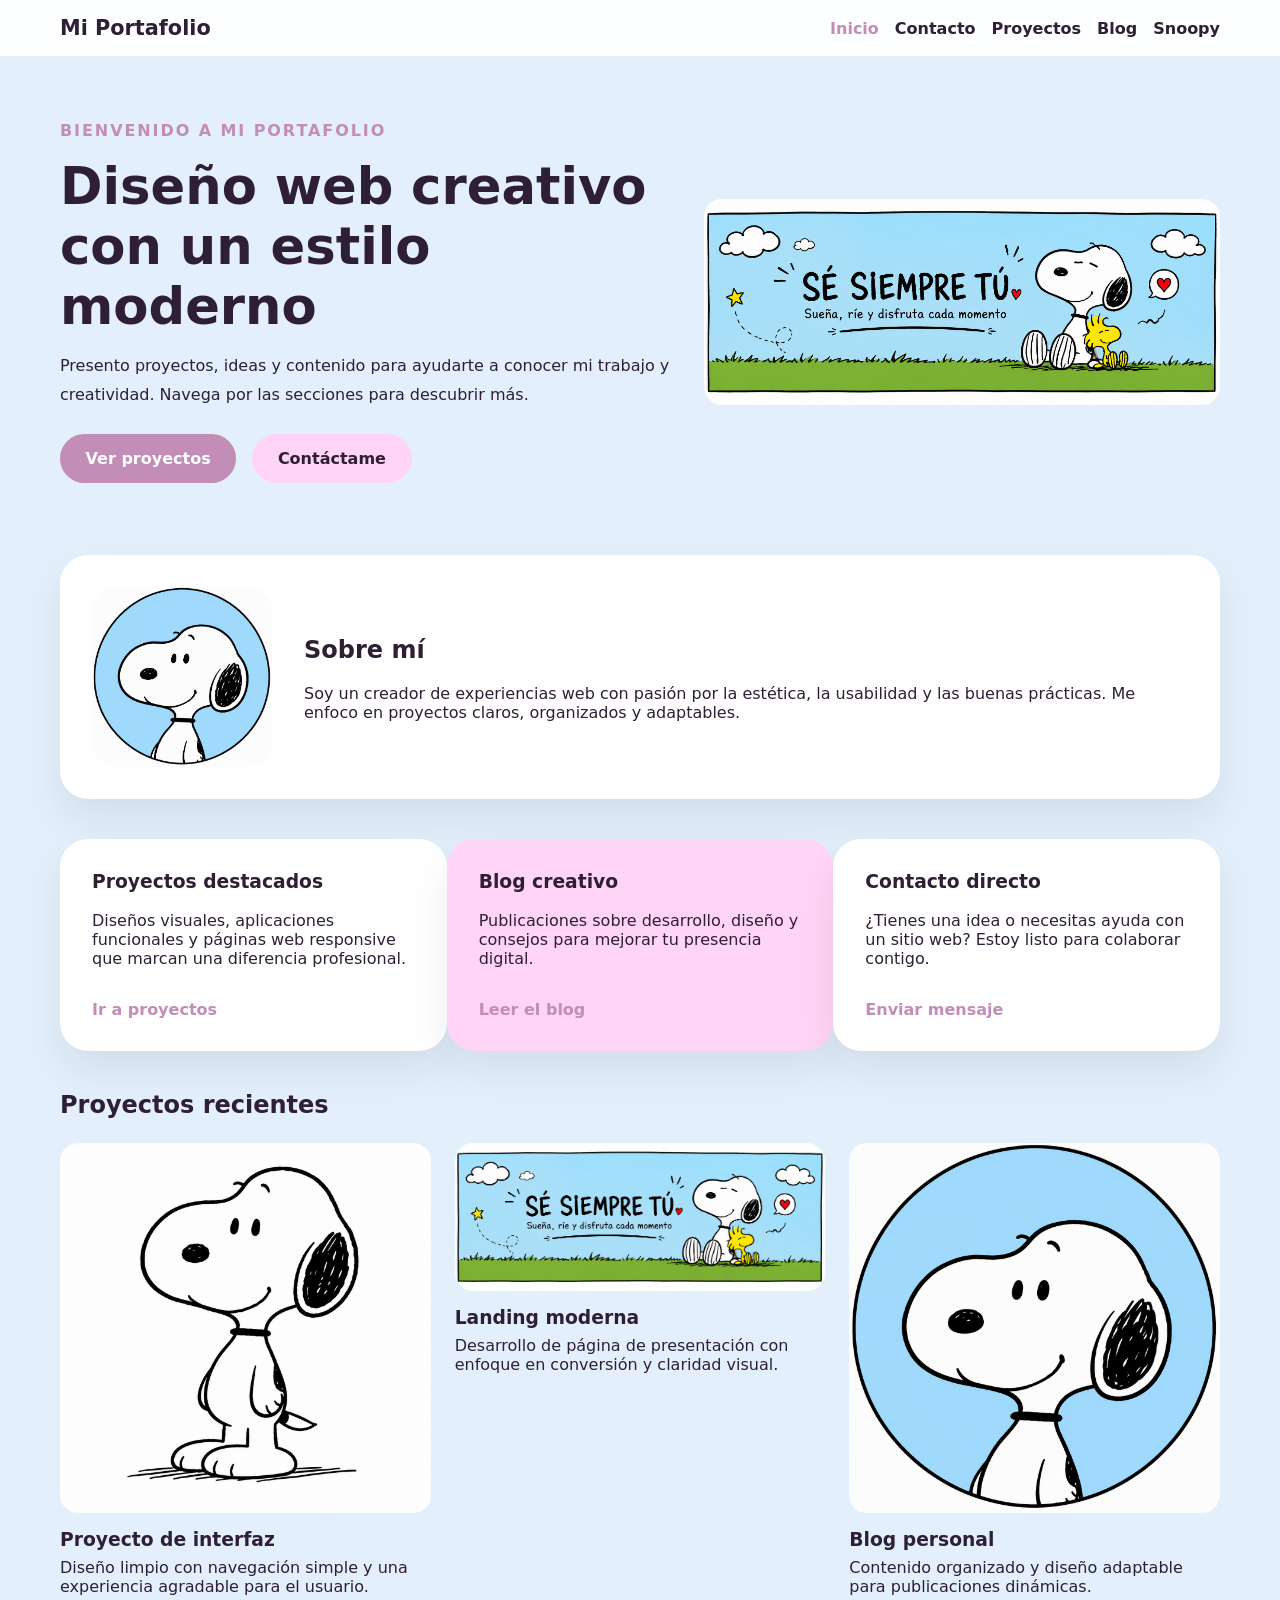
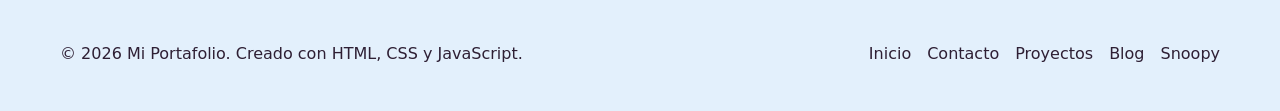
==== index.html @ 10ac5407 "inicial commit" ====
<!DOCTYPE html>
<html lang="es">
<head>
  <meta charset="UTF-8" />
  <meta name="viewport" content="width=device-width, initial-scale=1.0" />
  <title>Portafolio - Inicio</title>
  <link rel="stylesheet" href="assets/css/style.css" />
</head>
<body>
  <header class="site-header">
    <div class="container header-content">
      <a href="index.html" class="brand">Mi Portafolio</a>
      <nav class="main-nav">
        <ul>
          <li><a href="index.html">Inicio</a></li>
          <li><a href="contact.html">Contacto</a></li>
          <li><a href="proyect.html">Proyectos</a></li>
          <li><a href="blog.html">Blog</a></li>
          <li><a href="snoopy.html">Snoopy</a></li>
        </ul>
      </nav>
    </div>
  </header>

  <main>
    <section class="hero-section">
      <div class="container hero-grid">
        <div>
          <span class="eyebrow">Bienvenido a mi portafolio</span>
          <h1>Diseño web creativo con un estilo moderno</h1>
          <p>Presento proyectos, ideas y contenido para ayudarte a conocer mi trabajo y creatividad. Navega por las secciones para descubrir más.</p>
          <div class="hero-buttons">
            <a href="proyect.html" class="btn btn-primary">Ver proyectos</a>
            <a href="contact.html" class="btn btn-secondary">Contáctame</a>
          </div>
        </div>
        <div class="hero-image">
          <img src="assets/img/banner.png" alt="Banner de portafolio" />
        </div>
      </div>
    </section>

    <section class="intro-section container">
      <article class="intro-card">
        <img src="assets/img/profile.png" alt="Foto de perfil" />
        <div>
          <h2>Sobre mí</h2>
          <p>Soy un creador de experiencias web con pasión por la estética, la usabilidad y las buenas prácticas. Me enfoco en proyectos claros, organizados y adaptables.</p>
        </div>
      </article>
    </section>

    <section class="cards-section container">
      <div class="card">
        <h3>Proyectos destacados</h3>
        <p>Diseños visuales, aplicaciones funcionales y páginas web responsive que marcan una diferencia profesional.</p>
        <a href="proyect.html" class="link-inline">Ir a proyectos</a>
      </div>
      <div class="card card-secondary">
        <h3>Blog creativo</h3>
        <p>Publicaciones sobre desarrollo, diseño y consejos para mejorar tu presencia digital.</p>
        <a href="blog.html" class="link-inline">Leer el blog</a>
      </div>
      <div class="card">
        <h3>Contacto directo</h3>
        <p>¿Tienes una idea o necesitas ayuda con un sitio web? Estoy listo para colaborar contigo.</p>
        <a href="contact.html" class="link-inline">Enviar mensaje</a>
      </div>
    </section>

    <section class="featured-projects container">
      <h2>Proyectos recientes</h2>
      <div class="project-grid">
        <article class="project-card">
          <img src="assets/img/imagen.png" alt="Proyecto creativo" />
          <h3>Proyecto de interfaz</h3>
          <p>Diseño limpio con navegación simple y una experiencia agradable para el usuario.</p>
        </article>
        <article class="project-card">
          <img src="assets/img/banner.png" alt="Proyecto presentación" />
          <h3>Landing moderna</h3>
          <p>Desarrollo de página de presentación con enfoque en conversión y claridad visual.</p>
        </article>
        <article class="project-card">
          <img src="assets/img/profile.png" alt="Proyecto personal" />
          <h3>Blog personal</h3>
          <p>Contenido organizado y diseño adaptable para publicaciones dinámicas.</p>
        </article>
      </div>
    </section>
  </main>

  <footer class="site-footer">
    <div class="container footer-grid">
      <p>© 2026 Mi Portafolio. Creado con HTML, CSS y JavaScript.</p>
      <nav class="footer-nav">
        <a href="index.html">Inicio</a>
        <a href="contact.html">Contacto</a>
        <a href="proyect.html">Proyectos</a>
        <a href="blog.html">Blog</a>
        <a href="snoopy.html">Snoopy</a>
      </nav>
    </div>
  </footer>

  <script src="assets/js/main.js"></script>
</body>
</html>
---- assets/css/style.css ----
:root {
  --color-principal: #E3F0FC;
  --color-secundario: #FFD4F6;
  --color-terciario: #C28DB6;
  --color-cuarto: #EDBBCC;
  --color-quinto: #D4D4FF;
  --text-dark: #2e1f34;
  --text-light: #4d3a4e;
  --bg: #ffffff;
  --shadow: 0 20px 40px rgba(0, 0, 0, 0.08);
}

* {
  box-sizing: border-box;
}

html {
  scroll-behavior: smooth;
}

body {
  margin: 0;
  font-family: Inter, system-ui, sans-serif;
  background: var(--color-principal);
  color: var(--text-dark);
}

img {
  width: 100%;
  display: block;
  border-radius: 18px;
}

.container {
  width: min(1160px, calc(100% - 2rem));
  margin: 0 auto;
}

.site-header {
  background: rgba(255, 255, 255, 0.9);
  position: sticky;
  top: 0;
  z-index: 20;
  backdrop-filter: blur(12px);
  border-bottom: 1px solid rgba(198, 196, 206, 0.3);
}

.header-content,
.footer-grid,
.hero-grid,
.contact-grid,
.project-list,
.snoopy-frame {
  display: grid;
  gap: 1.5rem;
}

.header-content {
  grid-template-columns: auto 1fr;
  align-items: center;
  padding: 1rem 0;
}

.brand {
  font-size: 1.3rem;
  font-weight: 700;
  color: var(--text-dark);
  text-decoration: none;
}

.main-nav ul {
  display: flex;
  flex-wrap: wrap;
  gap: 1rem;
  list-style: none;
  margin: 0;
  padding: 0;
  justify-content: flex-end;
}

.main-nav a {
  text-decoration: none;
  color: var(--text-dark);
  font-weight: 600;
}

.main-nav a.active-link {
  color: var(--color-terciario);
}

.main-nav a:hover,
.footer-nav a:hover,
.link-inline:hover {
  color: var(--color-terciario);
}

.hero-section {
  padding: 4rem 0 2rem;
}

.hero-grid {
  align-items: center;
  grid-template-columns: 1.2fr 1fr;
}

.eyebrow {
  display: inline-block;
  color: var(--color-terciario);
  font-weight: 700;
  text-transform: uppercase;
  letter-spacing: 0.12em;
  margin-bottom: 1rem;
}

.hero-section h1 {
  margin: 0 0 1rem;
  font-size: clamp(2.5rem, 4vw, 4rem);
}

.hero-section p {
  line-height: 1.8;
  margin-bottom: 1.5rem;
  max-width: 42rem;
}

.hero-buttons {
  display: flex;
  flex-wrap: wrap;
  gap: 1rem;
}

.btn {
  padding: 0.95rem 1.6rem;
  border: none;
  border-radius: 999px;
  font-weight: 700;
  cursor: pointer;
  text-decoration: none;
  display: inline-flex;
  align-items: center;
  justify-content: center;
}

.btn-primary {
  background: var(--color-terciario);
  color: #fff;
}

.btn-secondary {
  background: var(--color-secundario);
  color: var(--text-dark);
}

.page-content {
  padding: 3rem 0;
}

.page-header h1 {
  margin: 0 0 0.75rem;
  font-size: clamp(2rem, 3vw, 3rem);
}

.page-header p {
  margin: 0;
  max-width: 54rem;
  line-height: 1.75;
}

.intro-section,
.cards-section,
.featured-projects,
.project-list,
.blog-cards,
.snoopy-content {
  margin-top: 2.5rem;
}

.intro-card,
.card,
.contact-card,
.contact-aside,
.project-detail,
.blog-card,
.snoopy-card {
  background: #fff;
  border-radius: 28px;
  box-shadow: var(--shadow);
  padding: 2rem;
}

.intro-card {
  display: grid;
  grid-template-columns: 180px 1fr;
  gap: 2rem;
  align-items: center;
}

.intro-card img {
  border-radius: 24px;
  max-height: 220px;
  object-fit: cover;
}

.cards-section {
  grid-template-columns: repeat(3, 1fr);
}

.cards-section {
  display: grid;
}

.card-secondary {
  background: var(--color-secundario);
}

.card h3 {
  margin-top: 0;
}

.link-inline {
  display: inline-block;
  margin-top: 1rem;
  color: var(--color-terciario);
  text-decoration: none;
  font-weight: 700;
}

.featured-projects h2 {
  margin-bottom: 1.5rem;
}

.project-grid {
  display: grid;
  gap: 1.5rem;
  grid-template-columns: repeat(3, minmax(0, 1fr));
}

.project-card {
  overflow: hidden;
}

.project-card h3 {
  margin: 1rem 0 0.5rem;
}

.project-card p {
  margin: 0;
}

.contact-grid {
  grid-template-columns: 2fr 1fr;
}

.contact-card form {
  display: grid;
  gap: 1rem;
}

.contact-card label {
  font-weight: 700;
}

.contact-card input,
.contact-card textarea {
  width: 100%;
  border: 1px solid #d6c8dc;
  border-radius: 16px;
  padding: 0.95rem 1rem;
  font: inherit;
}

.contact-card textarea {
  resize: vertical;
}

.form-response {
  margin: 0;
  color: var(--text-dark);
  min-height: 1.5rem;
}

.contact-aside {
  display: flex;
  flex-direction: column;
  gap: 1.5rem;
}

.contact-aside img {
  max-height: 420px;
  object-fit: cover;
}

.info-block h2 {
  margin-top: 0;
}

.project-list {
  display: grid;
  gap: 2rem;
}

.project-detail {
  display: grid;
  grid-template-columns: 1fr 1.2fr;
  align-items: center;
  gap: 1.5rem;
}

.project-detail.reverse {
  grid-template-columns: 1.2fr 1fr;
}

.project-detail h2 {
  margin-top: 0;
}

.blog-cards {
  display: grid;
  gap: 1.5rem;
}

.blog-card {
  display: grid;
  grid-template-columns: 1fr 240px;
  gap: 1.5rem;
  align-items: center;
}

.blog-tag {
  display: inline-block;
  padding: 0.45rem 0.9rem;
  border-radius: 999px;
  background: var(--color-quinto);
  color: var(--text-dark);
  font-size: 0.82rem;
  font-weight: 700;
  text-transform: uppercase;
}

.snoopy-content {
  display: grid;
  gap: 2rem;
}

.snoopy-card {
  display: grid;
  grid-template-columns: 1fr 1fr;
  gap: 1.5rem;
  align-items: center;
}

.snoopy-frame {
  grid-template-columns: repeat(2, 1fr);
}

.snoopy-frame img {
  height: 100%;
  max-height: 420px;
  object-fit: cover;
}

.site-footer {
  padding: 2rem 0;
}

.footer-grid {
  grid-template-columns: 1fr auto;
  align-items: center;
}

.footer-nav {
  display: flex;
  flex-wrap: wrap;
  gap: 1rem;
}

.footer-nav a {
  color: var(--text-dark);
  text-decoration: none;
}

@media (max-width: 900px) {
  .hero-grid,
  .project-detail,
  .project-detail.reverse,
  .blog-card,
  .snoopy-card,
  .footer-grid,
  .header-content,
  .contact-grid {
    grid-template-columns: 1fr;
  }

  .main-nav ul {
    justify-content: center;
  }

  .header-content {
    text-align: center;
  }
}

@media (max-width: 640px) {
  .send-button,
  .hero-buttons {
    flex-direction: column;
  }

  .cards-section,
  .project-grid,
  .blog-cards,
  .snoopy-frame {
    grid-template-columns: 1fr;
  }

  .contact-card,
  .contact-aside,
  .intro-card {
    padding: 1.4rem;
  }
}
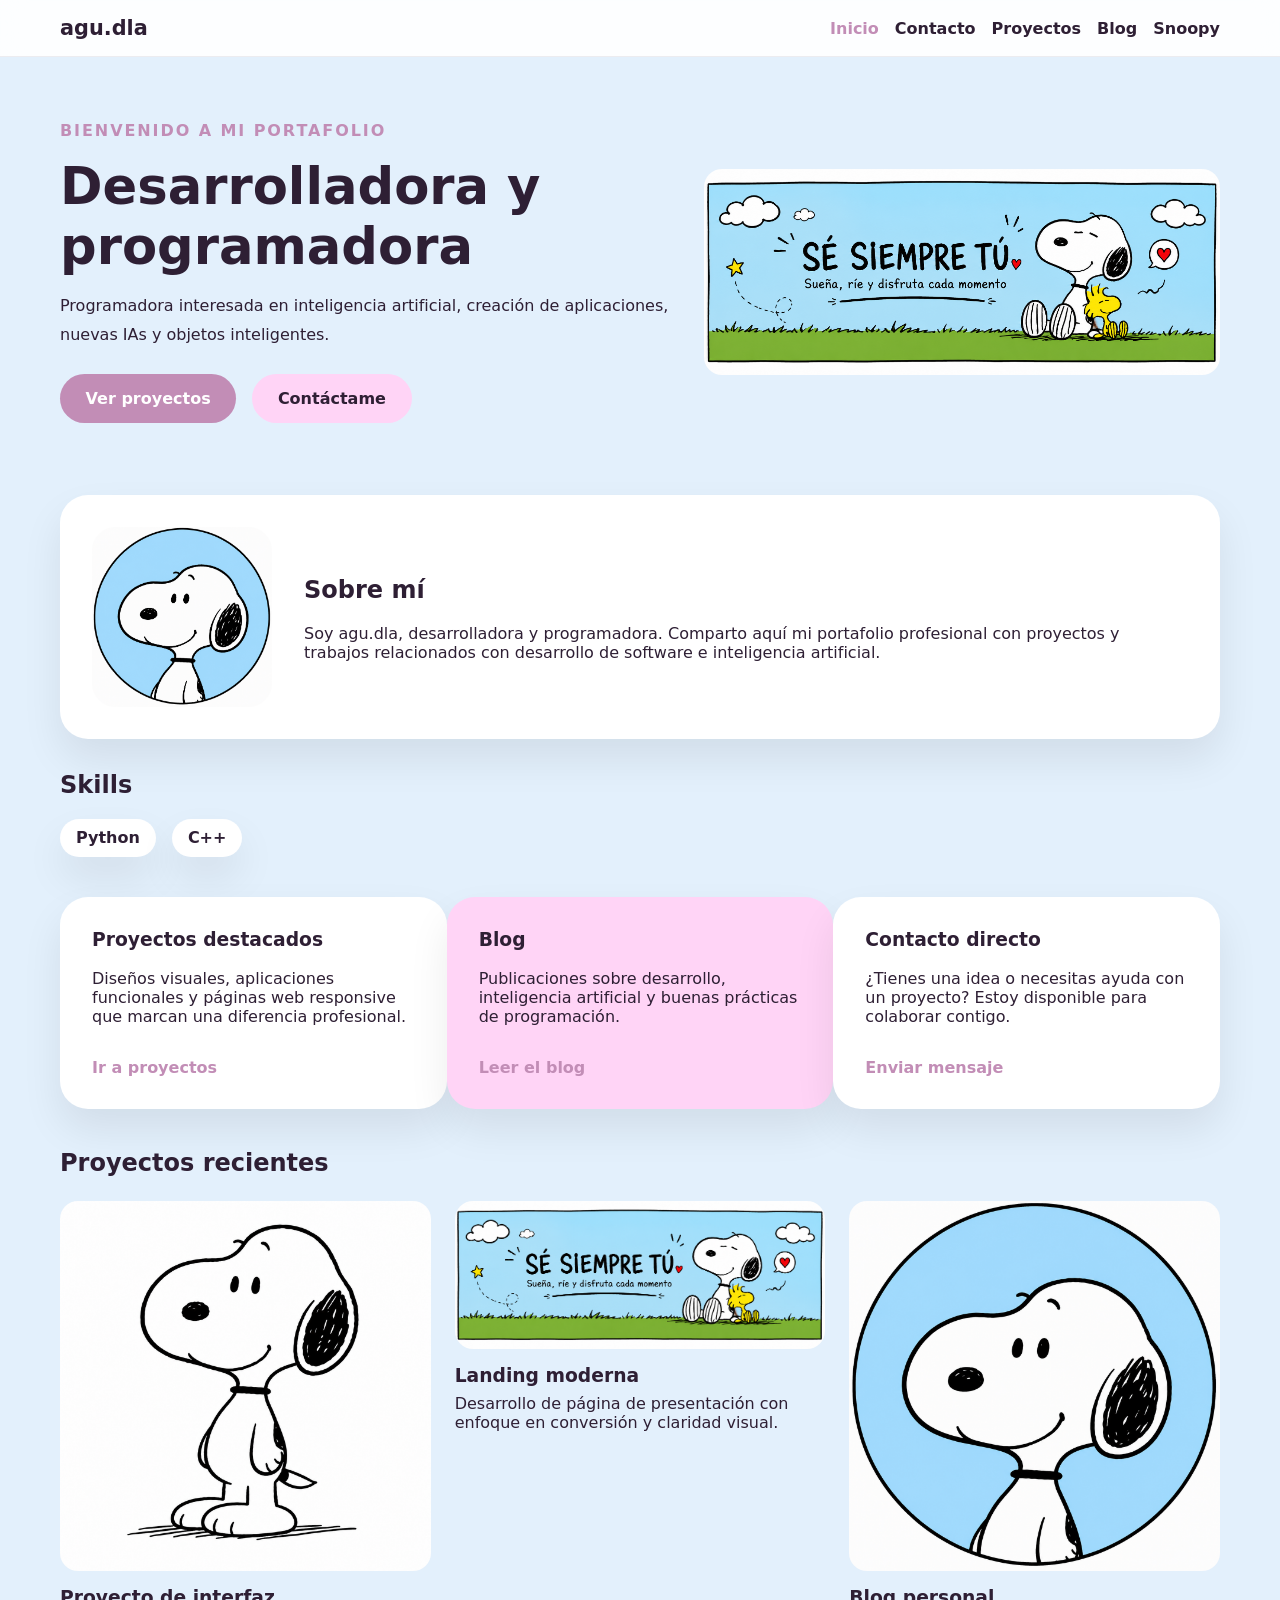
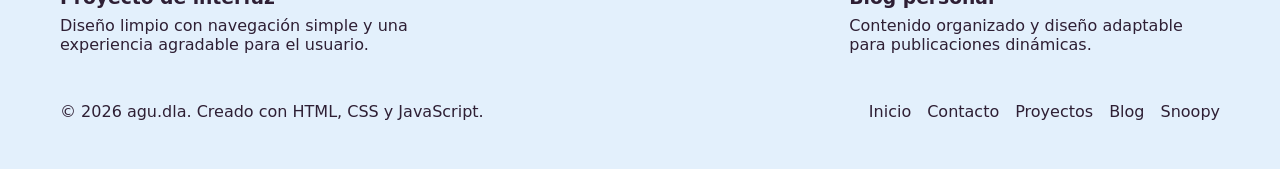
==== commit 02731cbc: "update2" ====
--- a/index.html
+++ b/index.html
@@ -9,7 +9,7 @@
 <body>
   <header class="site-header">
     <div class="container header-content">
-      <a href="index.html" class="brand">Mi Portafolio</a>
+      <a href="index.html" class="brand">agu.dla</a>
       <nav class="main-nav">
         <ul>
           <li><a href="index.html">Inicio</a></li>
@@ -27,8 +27,8 @@
       <div class="container hero-grid">
         <div>
           <span class="eyebrow">Bienvenido a mi portafolio</span>
-          <h1>Diseño web creativo con un estilo moderno</h1>
-          <p>Presento proyectos, ideas y contenido para ayudarte a conocer mi trabajo y creatividad. Navega por las secciones para descubrir más.</p>
+          <h1>Desarrolladora y programadora</h1>
+          <p>Programadora interesada en inteligencia artificial, creación de aplicaciones, nuevas IAs y objetos inteligentes.</p>
           <div class="hero-buttons">
             <a href="proyect.html" class="btn btn-primary">Ver proyectos</a>
             <a href="contact.html" class="btn btn-secondary">Contáctame</a>
@@ -45,9 +45,18 @@
         <img src="assets/img/profile.png" alt="Foto de perfil" />
         <div>
           <h2>Sobre mí</h2>
-          <p>Soy un creador de experiencias web con pasión por la estética, la usabilidad y las buenas prácticas. Me enfoco en proyectos claros, organizados y adaptables.</p>
+          <p>Soy agu.dla, desarrolladora y programadora. Comparto aquí mi portafolio profesional con proyectos y trabajos relacionados con desarrollo de software e inteligencia artificial.</p>
         </div>
       </article>
+
+    </section>
+
+    <section class="skills-section container">
+      <h2>Skills</h2>
+      <ul class="skills-list">
+        <li>Python</li>
+        <li>C++</li>
+      </ul>
     </section>
 
     <section class="cards-section container">
@@ -57,13 +66,13 @@
         <a href="proyect.html" class="link-inline">Ir a proyectos</a>
       </div>
       <div class="card card-secondary">
-        <h3>Blog creativo</h3>
-        <p>Publicaciones sobre desarrollo, diseño y consejos para mejorar tu presencia digital.</p>
+        <h3>Blog</h3>
+        <p>Publicaciones sobre desarrollo, inteligencia artificial y buenas prácticas de programación.</p>
         <a href="blog.html" class="link-inline">Leer el blog</a>
       </div>
       <div class="card">
         <h3>Contacto directo</h3>
-        <p>¿Tienes una idea o necesitas ayuda con un sitio web? Estoy listo para colaborar contigo.</p>
+        <p>¿Tienes una idea o necesitas ayuda con un proyecto? Estoy disponible para colaborar contigo.</p>
         <a href="contact.html" class="link-inline">Enviar mensaje</a>
       </div>
     </section>
@@ -92,7 +101,7 @@
 
   <footer class="site-footer">
     <div class="container footer-grid">
-      <p>© 2026 Mi Portafolio. Creado con HTML, CSS y JavaScript.</p>
+      <p>© 2026 agu.dla. Creado con HTML, CSS y JavaScript.</p>
       <nav class="footer-nav">
         <a href="index.html">Inicio</a>
         <a href="contact.html">Contacto</a>
--- a/assets/css/style.css
+++ b/assets/css/style.css
@@ -173,6 +173,26 @@
 .blog-cards,
 .snoopy-content {
   margin-top: 2.5rem;
+}
+
+.skills-section {
+  margin-top: 2rem;
+}
+
+.skills-list {
+  list-style: none;
+  padding: 0;
+  display: flex;
+  gap: 1rem;
+  flex-wrap: wrap;
+}
+
+.skills-list li {
+  background: #fff;
+  padding: 0.6rem 1rem;
+  border-radius: 999px;
+  box-shadow: var(--shadow);
+  font-weight: 700;
 }
 
 .intro-card,
